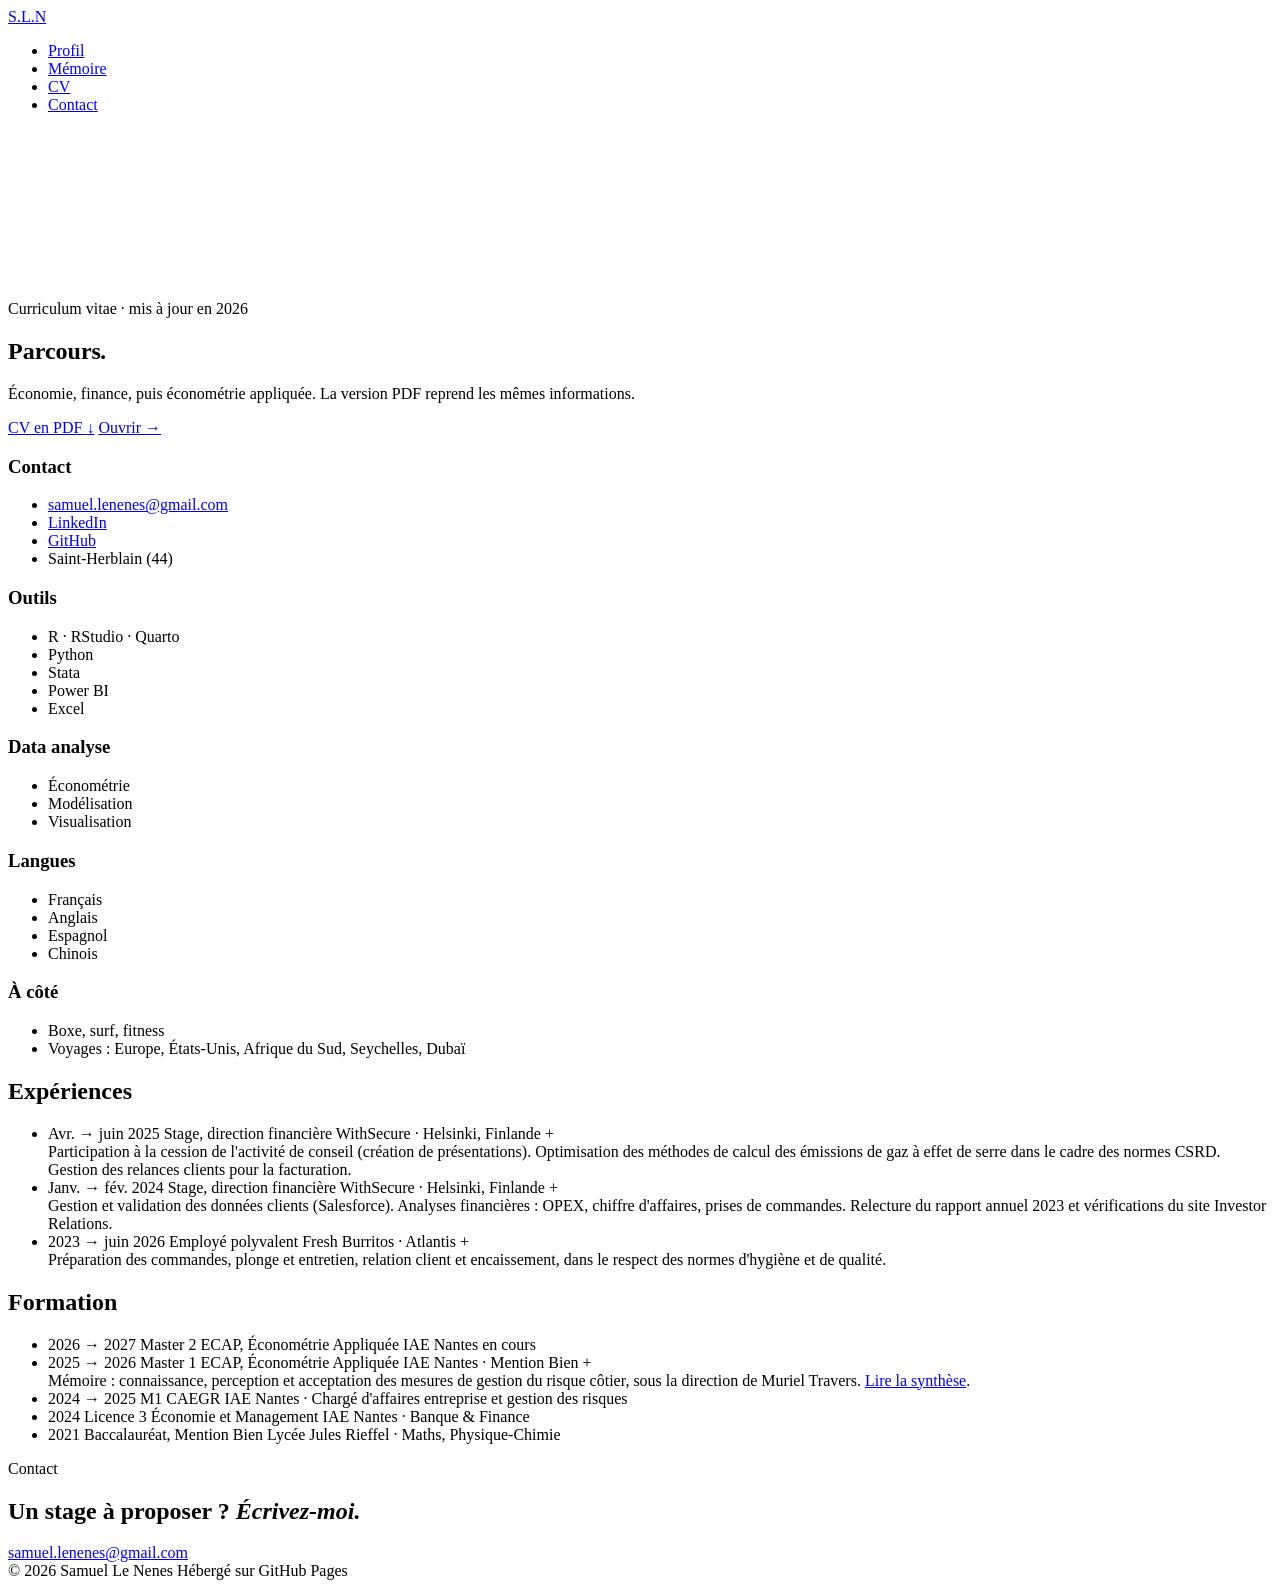
==== cv.html @ 7b5841d1 "Add files via upload" ====
<!doctype html>
<html lang="fr">
<head>
  <meta charset="utf-8">
  <meta name="viewport" content="width=device-width, initial-scale=1, viewport-fit=cover">
  <title>CV · Samuel Le Nenes</title>
  <meta name="description" content="CV de Samuel Le Nenes, étudiant en M2 Économétrie Appliquée à l'IAE Nantes.">
  <meta property="og:title" content="Samuel Le Nenes · Économétrie appliquée">
  <meta property="og:description" content="M2 ECAP à l'IAE Nantes. Recherche un stage de fin d'études en data / économétrie.">
  <meta property="og:type" content="website">
  <meta property="og:image" content="https://samuellenenes-lab.github.io/assets/img/og-card.png">
  <meta name="theme-color" content="#0e0f12">
  <link rel="icon" href="assets/img/favicon.svg" type="image/svg+xml">
  <link rel="preload" href="assets/fonts/instrument-serif-latin-400-normal.woff2" as="font" type="font/woff2" crossorigin>
  <link rel="stylesheet" href="assets/css/style.css">
</head>
<body>

<header class="top">
  <div class="wrap">
    <a class="logo" href="index.html" aria-label="Accueil">S.L.N</a>
    <ul class="menu">
      <li><a href="index.html#profil">Profil</a></li>
      <li><a href="memoire.html">Mémoire</a></li>
      <li><a href="cv.html" aria-current="page">CV</a></li>
      <li><a href="index.html#contact">Contact</a></li>
    </ul>
  </div>
</header>

<main>
  <section class="page-head">
    <canvas class="waves" data-dense="1" aria-hidden="true"></canvas>
    <div class="wrap">
      <p class="kick">Curriculum vitae · mis à jour en 2026</p>
      <h1><span class="split-line"><span>Parcours<em>.</em></span></span></h1>
      <p class="sub">Économie, finance, puis économétrie appliquée. La version PDF reprend les mêmes informations.</p>
      <div class="ctas">
        <a class="cta" href="assets/docs/CV_Samuel_Le_Nenes.pdf" download>CV en PDF <span class="ar">↓</span></a>
        <a class="cta" href="assets/docs/CV_Samuel_Le_Nenes.pdf" target="_blank" rel="noopener">Ouvrir <span class="ar">→</span></a>
      </div>
    </div>
  </section>

  <section class="sec">
    <div class="wrap cv">
      <aside class="rv">
        <h3>Contact</h3>
        <ul>
          <li><a href="mailto:samuel.lenenes@gmail.com">samuel.lenenes@gmail.com</a></li>
          <li><a href="https://www.linkedin.com/in/samuel-le-nenes-3884a3337" target="_blank" rel="noopener">LinkedIn</a></li>
          <li><a href="https://github.com/samuellenenes-lab" target="_blank" rel="noopener">GitHub</a></li>
          <li>Saint-Herblain (44)</li>
        </ul>
        <h3>Outils</h3>
        <ul>
          <li>R · RStudio · Quarto</li>
          <li>Python</li>
          <li>Stata</li>
          <li>Power BI</li>
          <li>Excel</li>
        </ul>
        <h3>Data analyse</h3>
        <ul>
          <li>Économétrie</li>
          <li>Modélisation</li>
          <li>Visualisation</li>
        </ul>
        <h3>Langues</h3>
        <ul>
          <li>Français</li>
          <li>Anglais</li>
          <li>Espagnol</li>
          <li>Chinois</li>
        </ul>
        <h3>À côté</h3>
        <ul>
          <li>Boxe, surf, fitness</li>
          <li>Voyages : Europe, États-Unis, Afrique du Sud, Seychelles, Dubaï</li>
        </ul>
      </aside>

      <div>
        <h2 class="rv">Expériences</h2>
        <ul class="rows rv" style="isolation:isolate">
          <li class="row expand">
            <span class="yr">Avr. → juin 2025</span>
            <span class="ttl">Stage, direction financière</span>
            <span class="org">WithSecure · Helsinki, Finlande</span>
            <span class="plus">+</span>
            <div class="detail">Participation à la cession de l'activité de conseil (création de présentations). Optimisation des méthodes de calcul des émissions de gaz à effet de serre dans le cadre des normes CSRD. Gestion des relances clients pour la facturation.</div>
          </li>
          <li class="row expand">
            <span class="yr">Janv. → fév. 2024</span>
            <span class="ttl">Stage, direction financière</span>
            <span class="org">WithSecure · Helsinki, Finlande</span>
            <span class="plus">+</span>
            <div class="detail">Gestion et validation des données clients (Salesforce). Analyses financières : OPEX, chiffre d'affaires, prises de commandes. Relecture du rapport annuel 2023 et vérifications du site Investor Relations.</div>
          </li>
          <li class="row expand">
            <span class="yr">2023 → juin 2026</span>
            <span class="ttl">Employé polyvalent</span>
            <span class="org">Fresh Burritos · Atlantis</span>
            <span class="plus">+</span>
            <div class="detail">Préparation des commandes, plonge et entretien, relation client et encaissement, dans le respect des normes d'hygiène et de qualité.</div>
          </li>
        </ul>

        <h2 class="rv">Formation</h2>
        <ul class="rows rv" style="isolation:isolate">
          <li class="row">
            <span class="yr">2026 → 2027</span>
            <span class="ttl">Master 2 ECAP, Économétrie Appliquée</span>
            <span class="org">IAE Nantes <span class="tag-note">en cours</span></span>
            <span class="plus"></span>
          </li>
          <li class="row expand">
            <span class="yr">2025 → 2026</span>
            <span class="ttl">Master 1 ECAP, Économétrie Appliquée</span>
            <span class="org">IAE Nantes · Mention Bien</span>
            <span class="plus">+</span>
            <div class="detail">Mémoire : connaissance, perception et acceptation des mesures de gestion du risque côtier, sous la direction de Muriel Travers. <a href="memoire.html">Lire la synthèse</a>.</div>
          </li>
          <li class="row">
            <span class="yr">2024 → 2025</span>
            <span class="ttl">M1 CAEGR</span>
            <span class="org">IAE Nantes · Chargé d'affaires entreprise et gestion des risques</span>
            <span class="plus"></span>
          </li>
          <li class="row">
            <span class="yr">2024</span>
            <span class="ttl">Licence 3 Économie et Management</span>
            <span class="org">IAE Nantes · Banque &amp; Finance</span>
            <span class="plus"></span>
          </li>
          <li class="row">
            <span class="yr">2021</span>
            <span class="ttl">Baccalauréat, Mention Bien</span>
            <span class="org">Lycée Jules Rieffel · Maths, Physique-Chimie</span>
            <span class="plus"></span>
          </li>
        </ul>
      </div>
    </div>
  </section>

  <section class="sec contact" id="contact">
    <div class="wrap">
      <div class="sec-head rv"><span class="no">Contact</span><h2>Un stage à proposer ? <em>Écrivez-moi.</em></h2></div>
      <a class="mail rv" href="mailto:samuel.lenenes@gmail.com">samuel.lenenes<wbr>@gmail.com</a>
    </div>
  </section>

</main>

<footer>
  <div class="wrap">
    <span>© <span class="year">2026</span> Samuel Le Nenes</span>
    <span>Hébergé sur GitHub Pages</span>
  </div>
</footer>

<script src="assets/js/main.js"></script>
</body>
</html>
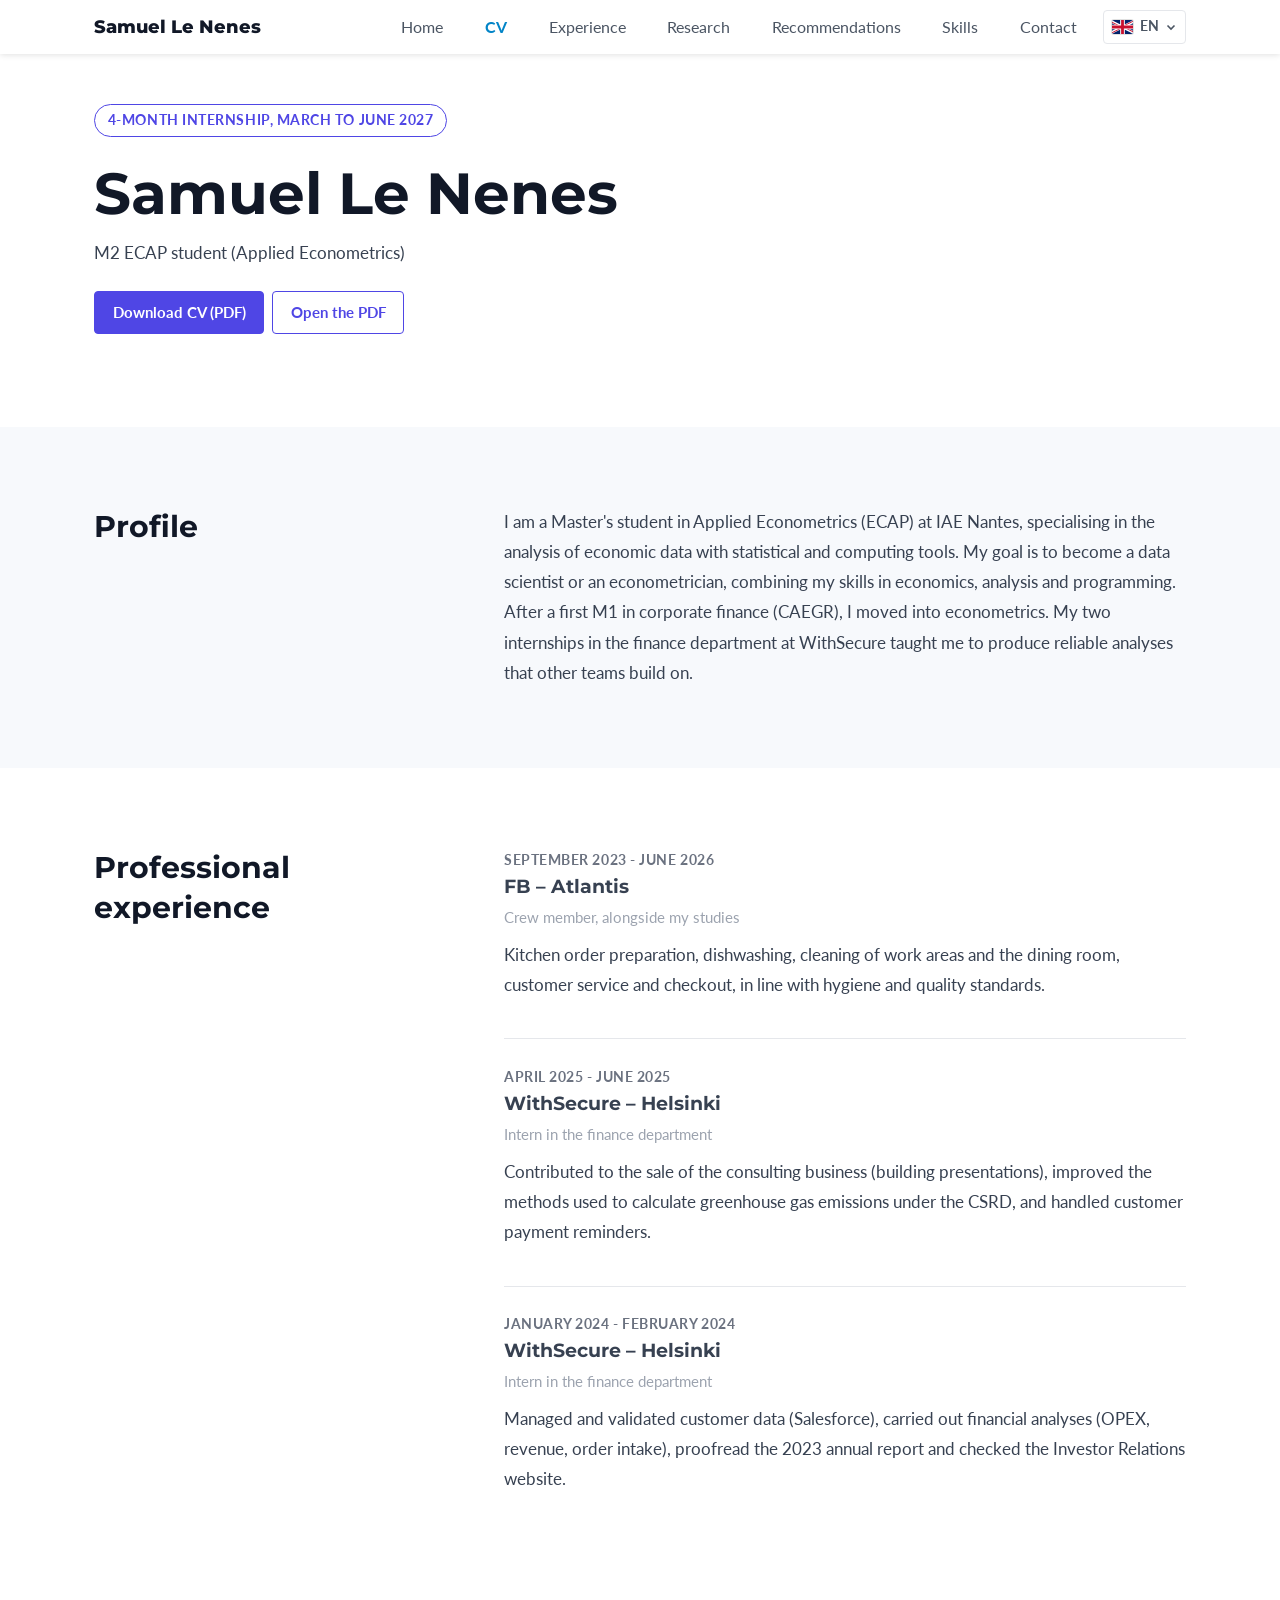
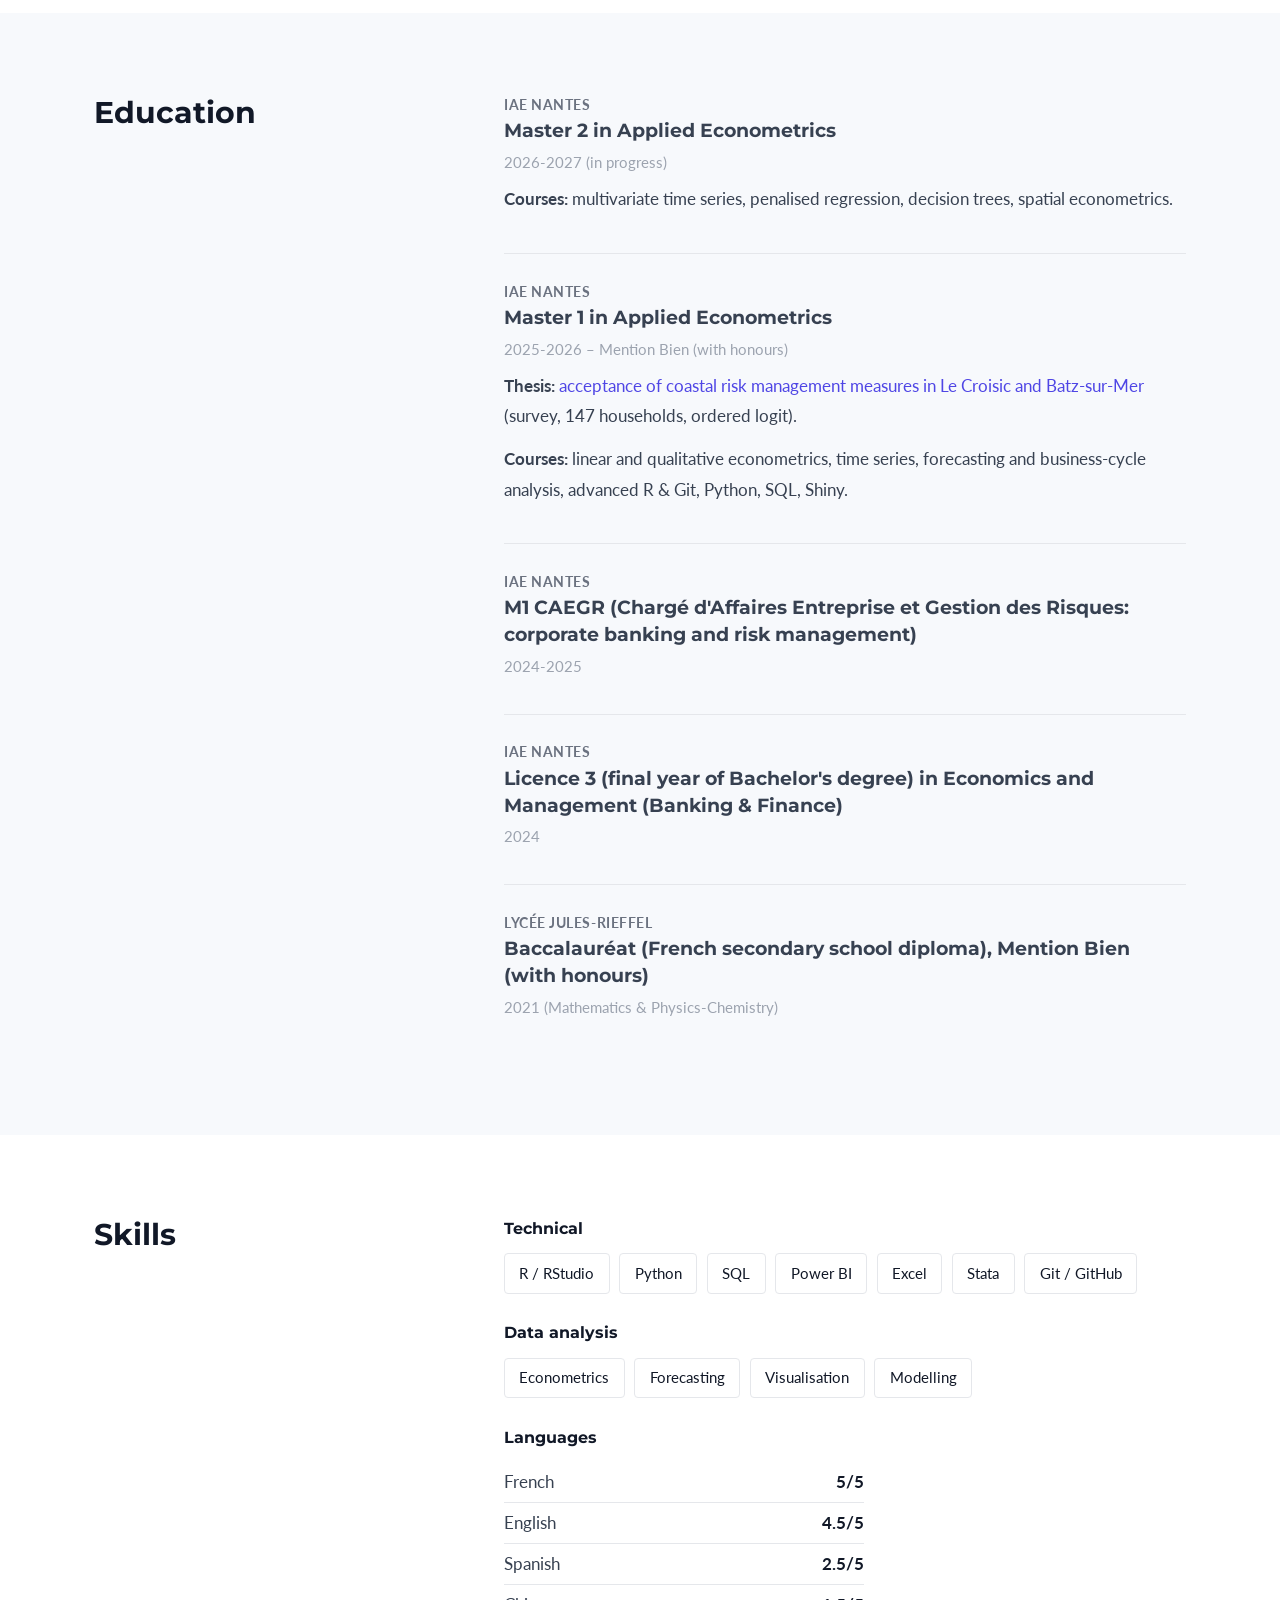
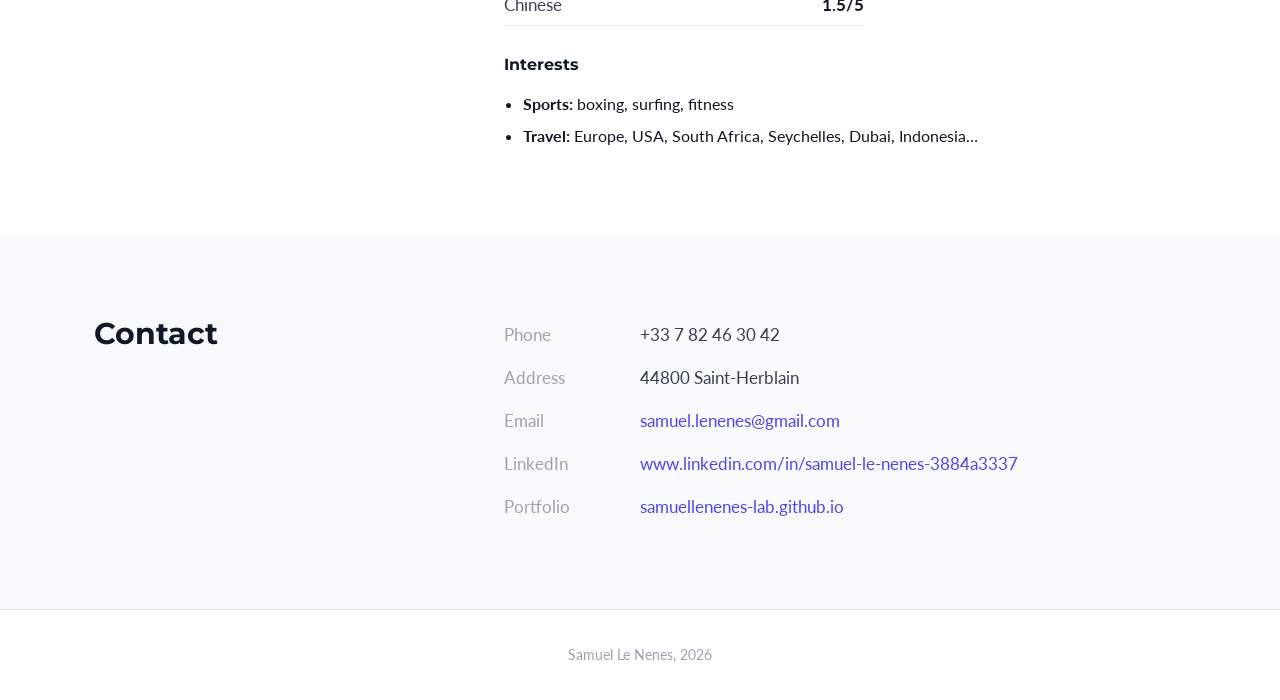
==== commit a52846c6: "Site bilingue FR/EN, mémoire, résultats interactifs, recommandations - Feuille de style commune (ass" ====
--- a/cv.html
+++ b/cv.html
@@ -1,165 +1,183 @@
-<!doctype html>
+<!DOCTYPE html>
 <html lang="fr">
 <head>
-  <meta charset="utf-8">
-  <meta name="viewport" content="width=device-width, initial-scale=1, viewport-fit=cover">
-  <title>CV · Samuel Le Nenes</title>
-  <meta name="description" content="CV de Samuel Le Nenes, étudiant en M2 Économétrie Appliquée à l'IAE Nantes.">
-  <meta property="og:title" content="Samuel Le Nenes · Économétrie appliquée">
-  <meta property="og:description" content="M2 ECAP à l'IAE Nantes. Recherche un stage de fin d'études en data / économétrie.">
-  <meta property="og:type" content="website">
-  <meta property="og:image" content="https://samuellenenes-lab.github.io/assets/img/og-card.png">
-  <meta name="theme-color" content="#0e0f12">
-  <link rel="icon" href="assets/img/favicon.svg" type="image/svg+xml">
-  <link rel="preload" href="assets/fonts/instrument-serif-latin-400-normal.woff2" as="font" type="font/woff2" crossorigin>
-  <link rel="stylesheet" href="assets/css/style.css">
+    <meta charset="UTF-8">
+    <meta name="viewport" content="width=device-width, initial-scale=1.0">
+    <title data-i18n="cv.title">CV | Samuel Le Nenes</title>
+    <meta name="description" content="CV de Samuel Le Nenes, étudiant en M2 Économétrie Appliquée (ECAP) à l'IAE Nantes, à la recherche d'un stage de 4 mois de mars à juin 2027." data-i18n-attr="content:cv.desc">
+    <link rel="preconnect" href="https://fonts.googleapis.com">
+    <link rel="preconnect" href="https://fonts.gstatic.com" crossorigin>
+    <link href="https://fonts.googleapis.com/css2?family=Lato:wght@400;700&family=Montserrat:wght@500;700;800&display=swap" rel="stylesheet">
+    <link rel="stylesheet" href="assets/css/style.css">
+    <script src="assets/js/i18n.js"></script>
+    <script src="assets/js/main.js" defer></script>
 </head>
 <body>
 
-<header class="top">
-  <div class="wrap">
-    <a class="logo" href="index.html" aria-label="Accueil">S.L.N</a>
-    <ul class="menu">
-      <li><a href="index.html#profil">Profil</a></li>
-      <li><a href="memoire.html">Mémoire</a></li>
-      <li><a href="cv.html" aria-current="page">CV</a></li>
-      <li><a href="index.html#contact">Contact</a></li>
-    </ul>
-  </div>
-</header>
+    <a class="skip" href="#contenu" data-i18n="a11y.skip">Aller au contenu</a>
+    <nav class="navbar" aria-label="Navigation principale" data-i18n-attr="aria-label:a11y.nav">
+        <div class="wrap">
+            <a href="index.html" class="brand">Samuel Le Nenes</a>
+            <ul class="nav-links">
+                <li class="nav-home"><a href="index.html" data-i18n="nav.home">Accueil</a></li>
+                <li><a href="cv.html" class="active" aria-current="page" data-i18n="nav.cv">CV</a></li>
+                <li><a href="index.html#experiences" data-i18n="nav.exp">Expériences</a></li>
+                <li><a href="index.html#travaux" data-i18n="nav.work">Travaux</a></li>
+                <li><a href="index.html#recommandations" data-i18n="nav.reco">Recommandations</a></li>
+                <li><a href="index.html#competences" data-i18n="nav.skills">Compétences</a></li>
+                <li><a href="index.html#contact" data-i18n="nav.contact">Contact</a></li>
+            </ul>
+            <div class="lang">
+                <button type="button" class="lang-btn" id="lang-btn" aria-haspopup="true" aria-expanded="false" aria-controls="lang-menu" aria-label="Langue : français. Changer de langue" data-i18n-attr="aria-label:lang.button">
+                    <svg class="flag" data-flag="fr" viewBox="0 0 3 2" aria-hidden="true" focusable="false"><rect width="1" height="2" fill="#002654"/><rect x="1" width="1" height="2" fill="#ffffff"/><rect x="2" width="1" height="2" fill="#ce1126"/></svg>
+                    <svg class="flag" data-flag="en" hidden viewBox="0 0 60 30" preserveAspectRatio="xMidYMid slice" aria-hidden="true" focusable="false"><clipPath id="uk-a"><path d="M30,15 h30 v15 z v15 h-30 z h-30 v-15 z v-15 h30 z"/></clipPath><rect width="60" height="30" fill="#012169"/><path d="M0,0 L60,30 M60,0 L0,30" stroke="#ffffff" stroke-width="6"/><path d="M0,0 L60,30 M60,0 L0,30" clip-path="url(#uk-a)" stroke="#C8102E" stroke-width="4"/><path d="M30,0 v30 M0,15 h60" stroke="#ffffff" stroke-width="10"/><path d="M30,0 v30 M0,15 h60" stroke="#C8102E" stroke-width="6"/></svg>
+                    <span class="code" data-lang-code>FR</span>
+                    <svg class="caret" viewBox="0 0 10 10" aria-hidden="true" focusable="false"><path d="M1.5 3.5 5 7l3.5-3.5" fill="none" stroke="currentColor" stroke-width="1.6"/></svg>
+                </button>
+                <ul class="lang-menu" id="lang-menu" role="menu" aria-labelledby="lang-btn" hidden>
+                    <li role="none"><button type="button" role="menuitemradio" aria-checked="true" data-set-lang="fr" lang="fr"><svg class="flag" viewBox="0 0 3 2" aria-hidden="true" focusable="false"><rect width="1" height="2" fill="#002654"/><rect x="1" width="1" height="2" fill="#ffffff"/><rect x="2" width="1" height="2" fill="#ce1126"/></svg><span class="code">FR</span>Français</button></li>
+                    <li role="none"><button type="button" role="menuitemradio" aria-checked="false" data-set-lang="en" lang="en"><svg class="flag" viewBox="0 0 60 30" preserveAspectRatio="xMidYMid slice" aria-hidden="true" focusable="false"><clipPath id="uk-b"><path d="M30,15 h30 v15 z v15 h-30 z h-30 v-15 z v-15 h30 z"/></clipPath><rect width="60" height="30" fill="#012169"/><path d="M0,0 L60,30 M60,0 L0,30" stroke="#ffffff" stroke-width="6"/><path d="M0,0 L60,30 M60,0 L0,30" clip-path="url(#uk-b)" stroke="#C8102E" stroke-width="4"/><path d="M30,0 v30 M0,15 h60" stroke="#ffffff" stroke-width="10"/><path d="M30,0 v30 M0,15 h60" stroke="#C8102E" stroke-width="6"/></svg><span class="code">EN</span>English</button></li>
+                </ul>
+            </div>
+        </div>
+    </nav>
 
-<main>
-  <section class="page-head">
-    <canvas class="waves" data-dense="1" aria-hidden="true"></canvas>
-    <div class="wrap">
-      <p class="kick">Curriculum vitae · mis à jour en 2026</p>
-      <h1><span class="split-line"><span>Parcours<em>.</em></span></span></h1>
-      <p class="sub">Économie, finance, puis économétrie appliquée. La version PDF reprend les mêmes informations.</p>
-      <div class="ctas">
-        <a class="cta" href="assets/docs/CV_Samuel_Le_Nenes.pdf" download>CV en PDF <span class="ar">↓</span></a>
-        <a class="cta" href="assets/docs/CV_Samuel_Le_Nenes.pdf" target="_blank" rel="noopener">Ouvrir <span class="ar">→</span></a>
-      </div>
-    </div>
-  </section>
+    <main id="contenu">
+        <section class="wrap page-head">
+            <p><span class="badge" data-i18n="cv.badge">Stage de 4 mois, mars à juin 2027</span></p>
+            <h1>Samuel Le Nenes</h1>
+            <p data-i18n="cv.role">Étudiant en M2 ECAP (Économétrie Appliquée)</p>
+            <p class="links">
+                <a class="cta solid" href="assets/docs/CV_Samuel_Le_Nenes.pdf" data-href-en="assets/docs/CV_Samuel_Le_Nenes_EN.pdf" download data-i18n="cv.dl">CV en PDF</a>
+                <a class="cta" href="assets/docs/CV_Samuel_Le_Nenes.pdf" data-href-en="assets/docs/CV_Samuel_Le_Nenes_EN.pdf" target="_blank" rel="noopener" data-i18n="cv.open">Ouvrir le PDF</a>
+            </p>
+        </section>
 
-  <section class="sec">
-    <div class="wrap cv">
-      <aside class="rv">
-        <h3>Contact</h3>
-        <ul>
-          <li><a href="mailto:samuel.lenenes@gmail.com">samuel.lenenes@gmail.com</a></li>
-          <li><a href="https://www.linkedin.com/in/samuel-le-nenes-3884a3337" target="_blank" rel="noopener">LinkedIn</a></li>
-          <li><a href="https://github.com/samuellenenes-lab" target="_blank" rel="noopener">GitHub</a></li>
-          <li>Saint-Herblain (44)</li>
-        </ul>
-        <h3>Outils</h3>
-        <ul>
-          <li>R · RStudio · Quarto</li>
-          <li>Python</li>
-          <li>Stata</li>
-          <li>Power BI</li>
-          <li>Excel</li>
-        </ul>
-        <h3>Data analyse</h3>
-        <ul>
-          <li>Économétrie</li>
-          <li>Modélisation</li>
-          <li>Visualisation</li>
-        </ul>
-        <h3>Langues</h3>
-        <ul>
-          <li>Français</li>
-          <li>Anglais</li>
-          <li>Espagnol</li>
-          <li>Chinois</li>
-        </ul>
-        <h3>À côté</h3>
-        <ul>
-          <li>Boxe, surf, fitness</li>
-          <li>Voyages : Europe, États-Unis, Afrique du Sud, Seychelles, Dubaï</li>
-        </ul>
-      </aside>
+        <section class="band alt">
+            <div class="wrap">
+                <div><h2 data-i18n="cv.h.profile">Profil</h2></div>
+                <div class="body">
+                    <p data-i18n="cv.profile">Étudiant en Master d'Économétrie Appliquée (ECAP) à l'IAE Nantes, je me spécialise dans l'analyse de données économiques à l'aide d'outils statistiques et informatiques. Mon objectif est de devenir data scientist ou économètre, en combinant mes compétences en économie, analyse et programmation. Après un premier M1 en finance d'entreprise (CAEGR), je me suis réorienté vers l'économétrie. Mes deux stages en direction financière chez WithSecure m'ont appris à produire des analyses fiables sur lesquelles d'autres équipes s'appuient.</p>
+                </div>
+            </div>
+        </section>
 
-      <div>
-        <h2 class="rv">Expériences</h2>
-        <ul class="rows rv" style="isolation:isolate">
-          <li class="row expand">
-            <span class="yr">Avr. → juin 2025</span>
-            <span class="ttl">Stage, direction financière</span>
-            <span class="org">WithSecure · Helsinki, Finlande</span>
-            <span class="plus">+</span>
-            <div class="detail">Participation à la cession de l'activité de conseil (création de présentations). Optimisation des méthodes de calcul des émissions de gaz à effet de serre dans le cadre des normes CSRD. Gestion des relances clients pour la facturation.</div>
-          </li>
-          <li class="row expand">
-            <span class="yr">Janv. → fév. 2024</span>
-            <span class="ttl">Stage, direction financière</span>
-            <span class="org">WithSecure · Helsinki, Finlande</span>
-            <span class="plus">+</span>
-            <div class="detail">Gestion et validation des données clients (Salesforce). Analyses financières : OPEX, chiffre d'affaires, prises de commandes. Relecture du rapport annuel 2023 et vérifications du site Investor Relations.</div>
-          </li>
-          <li class="row expand">
-            <span class="yr">2023 → juin 2026</span>
-            <span class="ttl">Employé polyvalent</span>
-            <span class="org">Fresh Burritos · Atlantis</span>
-            <span class="plus">+</span>
-            <div class="detail">Préparation des commandes, plonge et entretien, relation client et encaissement, dans le respect des normes d'hygiène et de qualité.</div>
-          </li>
-        </ul>
+        <section class="band">
+            <div class="wrap">
+                <div><h2 data-i18n="cv.h.exp">Expériences professionnelles</h2></div>
+                <div>
+                    <article class="work cv-entry">
+                        <span class="when" data-i18n="cv.e1.when">Septembre 2023 - juin 2026</span>
+                        <h3>FB – Atlantis</h3>
+                        <p class="meta" data-i18n="cv.e1.role">Employé polyvalent, en parallèle des études</p>
+                        <p data-i18n="cv.e1.p">Préparation des commandes en cuisine, plonge, nettoyage des espaces de travail et de la salle, gestion de la relation client et encaissement, dans le respect des normes d'hygiène et de qualité.</p>
+                    </article>
+                    <article class="work cv-entry">
+                        <span class="when" data-i18n="cv.e2.when">Avril 2025 - juin 2025</span>
+                        <h3>WithSecure – Helsinki</h3>
+                        <p class="meta" data-i18n="cv.e2.role">Stage au sein de la direction financière</p>
+                        <p data-i18n="cv.e2.p">Participation à la cession de l'activité de conseil (création de présentations), optimisation des méthodes de calcul des émissions de gaz à effet de serre dans le cadre de la CSRD et gestion des relances clients pour facturation.</p>
+                    </article>
+                    <article class="work cv-entry">
+                        <span class="when" data-i18n="cv.e3.when">Janvier 2024 - février 2024</span>
+                        <h3>WithSecure – Helsinki</h3>
+                        <p class="meta" data-i18n="cv.e3.role">Stage au sein de la direction financière</p>
+                        <p data-i18n="cv.e3.p">Gestion et validation des données clients (Salesforce), analyses financières (OPEX, chiffre d'affaires, prises de commandes), relecture du rapport annuel 2023 et vérifications du site Investor Relations.</p>
+                    </article>
+                </div>
+            </div>
+        </section>
 
-        <h2 class="rv">Formation</h2>
-        <ul class="rows rv" style="isolation:isolate">
-          <li class="row">
-            <span class="yr">2026 → 2027</span>
-            <span class="ttl">Master 2 ECAP, Économétrie Appliquée</span>
-            <span class="org">IAE Nantes <span class="tag-note">en cours</span></span>
-            <span class="plus"></span>
-          </li>
-          <li class="row expand">
-            <span class="yr">2025 → 2026</span>
-            <span class="ttl">Master 1 ECAP, Économétrie Appliquée</span>
-            <span class="org">IAE Nantes · Mention Bien</span>
-            <span class="plus">+</span>
-            <div class="detail">Mémoire : connaissance, perception et acceptation des mesures de gestion du risque côtier, sous la direction de Muriel Travers. <a href="memoire.html">Lire la synthèse</a>.</div>
-          </li>
-          <li class="row">
-            <span class="yr">2024 → 2025</span>
-            <span class="ttl">M1 CAEGR</span>
-            <span class="org">IAE Nantes · Chargé d'affaires entreprise et gestion des risques</span>
-            <span class="plus"></span>
-          </li>
-          <li class="row">
-            <span class="yr">2024</span>
-            <span class="ttl">Licence 3 Économie et Management</span>
-            <span class="org">IAE Nantes · Banque &amp; Finance</span>
-            <span class="plus"></span>
-          </li>
-          <li class="row">
-            <span class="yr">2021</span>
-            <span class="ttl">Baccalauréat, Mention Bien</span>
-            <span class="org">Lycée Jules Rieffel · Maths, Physique-Chimie</span>
-            <span class="plus"></span>
-          </li>
-        </ul>
-      </div>
-    </div>
-  </section>
+        <section class="band alt">
+            <div class="wrap">
+                <div><h2 data-i18n="cv.h.edu">Diplômes</h2></div>
+                <div>
+                    <article class="work cv-entry">
+                        <span class="when">IAE Nantes</span>
+                        <h3 data-i18n="cv.d1.h">Master 2 Économétrie Appliquée</h3>
+                        <p class="meta" data-i18n="cv.d1.meta">2026-2027 (en cours)</p>
+                        <p data-i18n="cv.d1.p"><strong>Cours :</strong> séries temporelles multivariées, régressions pénalisées, arbres de décision, économétrie spatiale.</p>
+                    </article>
+                    <article class="work cv-entry">
+                        <span class="when">IAE Nantes</span>
+                        <h3 data-i18n="cv.d2.h">Master 1 Économétrie Appliquée</h3>
+                        <p class="meta" data-i18n="cv.d2.meta">2025-2026 – Mention Bien</p>
+                        <p data-i18n="cv.d2.p1"><strong>Mémoire :</strong> <a href="memoire.html">acceptation des mesures de gestion du risque côtier au Croisic et à Batz-sur-Mer</a> (enquête, 147 ménages, logit ordonné).</p>
+                        <p data-i18n="cv.d2.p2"><strong>Cours :</strong> économétrie linéaire et qualitative, séries temporelles, prévision et conjoncture, R avancé &amp; Git, Python, SQL, Shiny.</p>
+                    </article>
+                    <article class="work cv-entry">
+                        <span class="when">IAE Nantes</span>
+                        <h3 data-i18n="cv.d3.h">M1 CAEGR (Chargé d'Affaires Entreprise et Gestion des Risques)</h3>
+                        <p class="meta">2024-2025</p>
+                    </article>
+                    <article class="work cv-entry">
+                        <span class="when">IAE Nantes</span>
+                        <h3 data-i18n="cv.d4.h">Licence 3 Économie et Management (Banque &amp; Finance)</h3>
+                        <p class="meta">2024</p>
+                    </article>
+                    <article class="work cv-entry">
+                        <span class="when">Lycée Jules-Rieffel</span>
+                        <h3 data-i18n="cv.d5.h">Baccalauréat, mention Bien</h3>
+                        <p class="meta" data-i18n="cv.d5.meta">2021 (Mathématiques &amp; Physique-Chimie)</p>
+                    </article>
+                </div>
+            </div>
+        </section>
 
-  <section class="sec contact" id="contact">
-    <div class="wrap">
-      <div class="sec-head rv"><span class="no">Contact</span><h2>Un stage à proposer ? <em>Écrivez-moi.</em></h2></div>
-      <a class="mail rv" href="mailto:samuel.lenenes@gmail.com">samuel.lenenes<wbr>@gmail.com</a>
-    </div>
-  </section>
+        <section class="band">
+            <div class="wrap">
+                <div><h2 data-i18n="cv.h.skills">Compétences</h2></div>
+                <div>
+                    <p class="sub" data-i18n="cv.s.tech">Techniques</p>
+                    <ul class="tags">
+                        <li>R / RStudio</li>
+                        <li>Python</li>
+                        <li>SQL</li>
+                        <li>Power BI</li>
+                        <li>Excel</li>
+                        <li>Stata</li>
+                        <li>Git / GitHub</li>
+                    </ul>
+                    <p class="sub" data-i18n="cv.s.data">Data analyse</p>
+                    <ul class="tags">
+                        <li data-i18n="cv.s.d1">Économétrie</li>
+                        <li data-i18n="cv.s.d2">Prévision</li>
+                        <li data-i18n="cv.s.d3">Visualisation</li>
+                        <li data-i18n="cv.s.d4">Modélisation</li>
+                    </ul>
+                    <p class="sub" data-i18n="cv.h.lang">Langues</p>
+                    <ul class="level-list" data-i18n-num>
+                        <li><span data-i18n="cv.l1">Français</span><span class="lvl">5/5</span></li>
+                        <li><span data-i18n="cv.l2">Anglais</span><span class="lvl">4,5/5</span></li>
+                        <li><span data-i18n="cv.l3">Espagnol</span><span class="lvl">2,5/5</span></li>
+                        <li><span data-i18n="cv.l4">Chinois</span><span class="lvl">1,5/5</span></li>
+                    </ul>
+                    <p class="sub" style="margin-top:1.6rem" data-i18n="cv.h.int">Centres d'intérêt</p>
+                    <ul class="interests" style="font-size:1rem">
+                        <li data-i18n="cv.i1"><strong>Sports :</strong> boxe, surf, fitness</li>
+                        <li data-i18n="cv.i2"><strong>Voyages :</strong> Europe, USA, Afrique du Sud, Seychelles, Dubaï, Indonésie…</li>
+                    </ul>
+                </div>
+            </div>
+        </section>
 
-</main>
+        <section class="band alt" id="contact">
+            <div class="wrap">
+                <div><h2>Contact</h2></div>
+                <ul class="contact-list">
+                    <li><span class="label" data-i18n="index.c.phone">Téléphone</span><span>+33 7 82 46 30 42</span></li>
+                    <li><span class="label" data-i18n="cv.c.address">Adresse</span><span>44800 Saint-Herblain</span></li>
+                    <li><span class="label">Email</span><a href="mailto:samuel.lenenes@gmail.com">samuel.lenenes@gmail.com</a></li>
+                    <li><span class="label">LinkedIn</span><a href="https://www.linkedin.com/in/samuel-le-nenes-3884a3337" target="_blank" rel="noopener">www.linkedin.com/in/samuel-le-nenes-3884a3337</a></li>
+                    <li><span class="label">Portfolio</span><a href="https://samuellenenes-lab.github.io/">samuellenenes-lab.github.io</a></li>
+                </ul>
+            </div>
+        </section>
+    </main>
 
-<footer>
-  <div class="wrap">
-    <span>© <span class="year">2026</span> Samuel Le Nenes</span>
-    <span>Hébergé sur GitHub Pages</span>
-  </div>
-</footer>
+    <footer>
+        <div class="wrap">Samuel Le Nenes, 2026</div>
+    </footer>
 
-<script src="assets/js/main.js"></script>
 </body>
 </html>
--- a/assets/css/style.css
+++ b/assets/css/style.css
@@ -0,0 +1,844 @@
+/* Feuille de style commune. Les règles jusqu'à « Adaptation mobile » reprennent
+   à l'identique le CSS qui était intégré à index.html. */
+
+:root {
+    --bg-page: #ffffff;
+    --bg-alt: #f7f9fc;
+    --text-primary: #111827;
+    --text-body: #374151;
+    --text-muted: #9ca3af;
+    --accent: #4f46e5;
+    --accent-nav: #0284c7;
+    --icon: #1d4ed8;
+    --border: #e5e7eb;
+    --font-body: "Lato", -apple-system, BlinkMacSystemFont, "Segoe UI", Roboto, sans-serif;
+    --font-head: "Montserrat", -apple-system, BlinkMacSystemFont, "Segoe UI", Roboto, sans-serif;
+}
+
+* { box-sizing: border-box; }
+
+html { scroll-behavior: smooth; }
+
+body {
+    margin: 0;
+    font-family: var(--font-body);
+    font-size: 1.05rem;
+    line-height: 1.8;
+    color: var(--text-body);
+    background: var(--bg-page);
+    -webkit-font-smoothing: antialiased;
+}
+
+a { color: var(--accent); text-decoration: none; }
+a:hover { text-decoration: underline; }
+
+.wrap {
+    max-width: 1140px;
+    margin: 0 auto;
+    padding: 0 24px;
+}
+
+/* Barre de navigation */
+.navbar {
+    position: sticky;
+    top: 0;
+    z-index: 10;
+    background: #ffffff;
+    box-shadow: 0 1px 6px rgba(0, 0, 0, 0.12);
+}
+
+.navbar .wrap {
+    display: flex;
+    align-items: center;
+    justify-content: space-between;
+    height: 54px;
+}
+
+.brand {
+    font-family: var(--font-head);
+    font-weight: 800;
+    font-size: 1.1rem;
+    color: var(--text-primary);
+}
+
+.brand:hover { text-decoration: none; }
+
+.nav-links {
+    display: flex;
+    gap: 2.6rem;
+    margin: 0 4rem 0 0;
+    padding: 0;
+    list-style: none;
+}
+
+.nav-links a {
+    color: #4b5563;
+    font-size: 1rem;
+}
+
+.nav-links a:hover,
+.nav-links a.active {
+    color: var(--accent-nav);
+    text-decoration: none;
+}
+
+.nav-links a.active { font-weight: 700; }
+
+/* Bloc principal : profil + biographie */
+.about {
+    display: grid;
+    grid-template-columns: 330px 1fr;
+    gap: 5rem;
+    padding: 50px 0 90px;
+}
+
+.profile {
+    text-align: center;
+}
+
+.avatar {
+    width: 260px;
+    height: 260px;
+    margin: 0 auto 0.6rem;
+    border-radius: 50%;
+    overflow: hidden;
+    background: #cbd5e1;
+    display: flex;
+    align-items: center;
+    justify-content: center;
+    font-family: var(--font-head);
+    font-size: 4rem;
+    font-weight: 700;
+    color: #ffffff;
+}
+
+.avatar img {
+    width: 100%;
+    height: 100%;
+    object-fit: cover;
+}
+
+.profile h2 {
+    font-family: var(--font-head);
+    font-size: 2.2rem;
+    font-weight: 700;
+    color: var(--text-primary);
+    margin: 0;
+    line-height: 1.3;
+}
+
+.profile .role {
+    font-family: var(--font-head);
+    font-size: 1.2rem;
+    font-weight: 500;
+    color: var(--text-muted);
+    margin: 0.4rem 0 1.2rem;
+}
+
+.socials {
+    display: flex;
+    justify-content: center;
+    gap: 1.8rem;
+}
+
+.socials a {
+    display: inline-flex;
+    color: var(--icon);
+}
+
+.socials svg { width: 30px; height: 30px; }
+
+.bio h1 {
+    font-family: var(--font-head);
+    font-size: 3.6rem;
+    font-weight: 700;
+    color: var(--text-primary);
+    margin: 0 0 0.6rem;
+    line-height: 1.2;
+}
+
+.bio p { margin: 0 0 1.4rem; max-width: 720px; }
+
+.bio strong { color: var(--text-primary); }
+
+.badge {
+    display: inline-block;
+    padding: 0.2rem 0.8rem;
+    border: 1px solid var(--accent);
+    border-radius: 999px;
+    color: var(--accent);
+    font-size: 0.85rem;
+    font-weight: 700;
+    letter-spacing: 0.04em;
+    text-transform: uppercase;
+}
+
+.columns {
+    display: grid;
+    grid-template-columns: 1fr 1fr;
+    gap: 2rem;
+    margin-top: 3rem;
+}
+
+.columns h3 {
+    font-family: var(--font-head);
+    font-size: 1.75rem;
+    font-weight: 700;
+    color: var(--text-primary);
+    margin: 0 0 0.3rem;
+}
+
+.interests {
+    margin: 0;
+    padding-left: 1.2rem;
+    color: var(--text-primary);
+    font-size: 1.15rem;
+}
+
+.interests li { margin-bottom: 0.2rem; }
+
+.edu {
+    list-style: none;
+    margin: 0;
+    padding: 0;
+}
+
+.edu li { margin-bottom: 0.9rem; }
+
+.edu .degree {
+    display: flex;
+    align-items: center;
+    gap: 0.5rem;
+    color: var(--text-primary);
+    font-size: 1.15rem;
+    line-height: 1.5;
+}
+
+.edu svg {
+    width: 26px;
+    height: 26px;
+    flex-shrink: 0;
+}
+
+.edu .courses {
+    display: block;
+    color: var(--text-body);
+    font-size: 0.95rem;
+    line-height: 1.55;
+    margin-top: 0.2rem;
+}
+
+.edu .school {
+    display: block;
+    color: var(--text-muted);
+    font-size: 1.1rem;
+    line-height: 1.5;
+}
+
+/* Sections secondaires */
+.band { padding: 80px 0; }
+.band.alt { background: var(--bg-alt); }
+
+.band .wrap {
+    display: grid;
+    grid-template-columns: 330px 1fr;
+    gap: 5rem;
+}
+
+.band h2 {
+    font-family: var(--font-head);
+    font-size: 1.9rem;
+    font-weight: 700;
+    color: var(--text-primary);
+    margin: 0;
+    line-height: 1.3;
+}
+
+.band .lead {
+    color: var(--text-muted);
+    margin: 0.5rem 0 0;
+}
+
+.work {
+    padding-bottom: 1.6rem;
+    margin-bottom: 1.6rem;
+    border-bottom: 1px solid var(--border);
+}
+
+.work:last-child { border-bottom: none; margin-bottom: 0; }
+
+.work h3 {
+    font-family: var(--font-head);
+    font-size: 1.2rem;
+    font-weight: 700;
+    margin: 0 0 0.3rem;
+    line-height: 1.4;
+}
+
+.work .meta {
+    font-size: 0.95rem;
+    color: var(--text-muted);
+    margin: 0 0 0.5rem;
+}
+
+.work p { margin: 0 0 0.8rem; }
+
+.btn {
+    display: inline-block;
+    padding: 0.25rem 0.9rem;
+    border: 1px solid var(--accent);
+    border-radius: 4px;
+    font-size: 0.9rem;
+    margin-right: 0.4rem;
+}
+
+.btn:hover {
+    background: var(--accent);
+    color: #ffffff;
+    text-decoration: none;
+}
+
+.tags {
+    display: flex;
+    flex-wrap: wrap;
+    gap: 0.6rem;
+    margin: 0;
+    padding: 0;
+    list-style: none;
+}
+
+.tags li {
+    padding: 0.35rem 0.9rem;
+    border: 1px solid var(--border);
+    border-radius: 4px;
+    background: #ffffff;
+    color: var(--text-primary);
+    font-size: 0.95rem;
+}
+
+.tags + .sub { margin-top: 1.6rem; }
+
+.sub {
+    font-family: var(--font-head);
+    font-size: 1rem;
+    font-weight: 700;
+    color: var(--text-primary);
+    margin: 0 0 0.6rem;
+}
+
+.contact-list {
+    list-style: none;
+    margin: 0;
+    padding: 0;
+}
+
+.contact-list li {
+    display: flex;
+    gap: 1rem;
+    padding: 0.4rem 0;
+}
+
+.contact-list .label {
+    min-width: 120px;
+    color: var(--text-muted);
+}
+
+footer {
+    padding: 2rem 0;
+    border-top: 1px solid var(--border);
+    text-align: center;
+    font-size: 0.9rem;
+    color: var(--text-muted);
+}
+
+/* Adaptation mobile */
+@media (max-width: 900px) {
+    .nav-links { gap: 1.4rem; margin-right: 0; }
+    .about,
+    .band .wrap {
+        grid-template-columns: 1fr;
+        gap: 2.5rem;
+    }
+    .bio h1 { font-size: 2.6rem; }
+}
+
+@media (max-width: 600px) {
+    .wrap { padding: 0 16px; }
+    .nav-links { display: none; }
+    .avatar { width: 200px; height: 200px; }
+    .columns { grid-template-columns: 1fr; }
+    .contact-list li { flex-direction: column; gap: 0; }
+}
+
+/* ==========================================================================
+   Ajouts : sélecteur de langue et blocs des pages Mémoire, CV, Résultats.
+   Ils réutilisent les variables et le vocabulaire visuel ci-dessus.
+   ========================================================================== */
+
+/* Masque la page le temps d'appliquer l'anglais (évite le flash du français) */
+html.i18n-wait body { opacity: 0; }
+
+/* gris plus foncé que --text-muted pour les petits textes ajoutés (contraste 4,8:1) */
+:root { --text-soft: #6b7280; }
+
+[hidden] { display: none !important; }
+
+:focus-visible { outline: 2px solid var(--accent-nav); outline-offset: 2px; }
+
+.skip {
+    position: absolute;
+    left: -9999px;
+    top: 0;
+    z-index: 20;
+    padding: 0.4rem 0.8rem;
+    background: #ffffff;
+}
+.skip:focus { left: 8px; top: 8px; }
+
+/* Barre de navigation : menu + sélecteur */
+.navbar .nav-links { margin-left: auto; margin-right: 1.6rem; }
+
+.lang { position: relative; flex-shrink: 0; }
+
+.lang-btn {
+    display: inline-flex;
+    align-items: center;
+    gap: 0.4rem;
+    height: 34px;
+    padding: 0 0.55rem;
+    border: 1px solid var(--border);
+    border-radius: 4px;
+    background: #ffffff;
+    color: #4b5563;
+    font: 700 0.85rem/1 var(--font-body);
+    letter-spacing: 0.04em;
+    cursor: pointer;
+}
+.lang-btn:hover,
+.lang-btn[aria-expanded="true"] { border-color: var(--accent-nav); color: var(--accent-nav); }
+.lang-btn .caret { width: 10px; height: 10px; transition: transform 0.15s; }
+.lang-btn[aria-expanded="true"] .caret { transform: rotate(180deg); }
+
+.flag {
+    display: block;
+    width: 21px;
+    height: 14px;
+    border-radius: 2px;
+    box-shadow: 0 0 0 1px rgba(0, 0, 0, 0.12);
+    flex-shrink: 0;
+}
+
+.lang-menu {
+    position: absolute;
+    right: 0;
+    top: calc(100% + 6px);
+    min-width: 150px;
+    margin: 0;
+    padding: 0.3rem;
+    list-style: none;
+    background: #ffffff;
+    border: 1px solid var(--border);
+    border-radius: 4px;
+    box-shadow: 0 4px 14px rgba(0, 0, 0, 0.12);
+}
+.lang-menu button {
+    display: flex;
+    align-items: center;
+    gap: 0.55rem;
+    width: 100%;
+    padding: 0.45rem 0.6rem;
+    border: 0;
+    border-radius: 3px;
+    background: none;
+    color: var(--text-body);
+    font: 400 0.95rem/1.2 var(--font-body);
+    text-align: left;
+    cursor: pointer;
+}
+.lang-menu button:hover,
+.lang-menu button:focus-visible { background: var(--bg-alt); color: var(--accent-nav); outline: none; }
+.lang-menu button[aria-checked="true"] { font-weight: 700; color: var(--text-primary); }
+.lang-menu .code { width: 1.6rem; font-weight: 700; }
+
+/* En-tête des sous-pages (même typographie que la biographie) */
+.page-head { padding-top: 50px; padding-bottom: 70px; }
+.page-head h1 {
+    font-family: var(--font-head);
+    font-size: 3.6rem;
+    font-weight: 700;
+    color: var(--text-primary);
+    margin: 0 0 0.6rem;
+    line-height: 1.2;
+}
+.page-head p { margin: 0 0 1.4rem; max-width: 760px; }
+
+/* Les colonnes de .band ne s'élargissent pas au-delà de l'écran (tableaux défilants) */
+.band .wrap > * { min-width: 0; }
+
+/* Rangées de boutons */
+.links {
+    display: flex;
+    flex-wrap: wrap;
+    align-items: center;
+    gap: 0.5rem;
+    margin: 0;
+}
+.links .btn { margin-right: 0; }
+.btn-sub { font-size: 0.8rem; opacity: 0.85; }
+
+.cta {
+    display: inline-block;
+    padding: 0.45rem 1.1rem;
+    border: 1px solid var(--accent);
+    border-radius: 4px;
+    font-size: 0.95rem;
+    font-weight: 700;
+}
+.cta:hover { background: var(--accent); color: #ffffff; text-decoration: none; }
+.cta.solid { background: var(--accent); color: #ffffff; }
+.cta.solid:hover { background: #4338ca; }
+
+/* Textes de section */
+.band .body p { margin: 0 0 1.1rem; }
+.band .body > :last-child { margin-bottom: 0; }
+.band h3.sub-title {
+    font-family: var(--font-head);
+    font-size: 1.2rem;
+    font-weight: 700;
+    color: var(--text-primary);
+    margin: 0 0 0.5rem;
+    line-height: 1.4;
+}
+.pull {
+    margin: 0 0 1.4rem;
+    padding-left: 1rem;
+    border-left: 3px solid var(--accent);
+    font-family: var(--font-head);
+    font-weight: 500;
+    font-size: 1.15rem;
+    line-height: 1.6;
+    color: var(--text-primary);
+}
+.small { font-size: 0.92rem; }
+.muted { color: var(--text-soft); }
+
+/* Panneaux, barres horizontales */
+.grid-2 {
+    display: grid;
+    grid-template-columns: 1fr 1fr;
+    gap: 1.6rem;
+}
+.light-panel {
+    padding: 1.3rem 1.4rem;
+    border: 1px solid var(--border);
+    border-radius: 4px;
+    background: #ffffff;
+}
+.light-panel .lbl,
+.kpi .lab {
+    display: block;
+    font-size: 0.78rem;
+    font-weight: 700;
+    letter-spacing: 0.06em;
+    text-transform: uppercase;
+    color: var(--text-soft);
+}
+.light-panel h4 {
+    font-family: var(--font-head);
+    font-size: 1.05rem;
+    color: var(--text-primary);
+    margin: 0.3rem 0 1rem;
+    line-height: 1.4;
+}
+.hbar { margin-bottom: 0.7rem; }
+.hbar .k { font-size: 0.92rem; line-height: 1.4; color: var(--text-primary); }
+.hbar .k b { display: inline-block; min-width: 2rem; color: var(--accent); }
+.hbar .v { display: flex; align-items: center; gap: 0.6rem; }
+.hbar .track { flex: 1; height: 10px; background: var(--bg-alt); border-radius: 2px; overflow: hidden; }
+.hbar .fill { height: 100%; background: #a5b4fc; }
+.hbar .fill.hot { background: var(--accent); }
+.hbar .num { min-width: 3.4rem; text-align: right; font-weight: 700; font-size: 0.92rem; color: var(--text-primary); }
+.model-note { font-size: 0.92rem; color: var(--text-body); margin: 0.9rem 0 0; }
+
+/* Encadré d'équation et figure */
+.eqn {
+    margin: 1.2rem 0;
+    padding: 1rem 1.2rem;
+    border: 1px solid var(--border);
+    border-left: 3px solid var(--accent);
+    background: var(--bg-alt);
+    font-family: "Cambria Math", "STIX Two Math", Georgia, serif;
+    font-size: 1.05rem;
+    line-height: 1.9;
+    color: var(--text-primary);
+    overflow-x: auto;
+}
+.fig { margin: 0; }
+.fig img { display: block; width: 100%; height: auto; border: 1px solid var(--border); border-radius: 4px; }
+.figcap { font-size: 0.9rem; color: var(--text-soft); margin: 0.5rem 0 0; line-height: 1.5; }
+
+/* Trois colonnes de lecture */
+.three {
+    display: grid;
+    grid-template-columns: repeat(3, 1fr);
+    gap: 1.6rem;
+}
+.three > div { padding-top: 1rem; border-top: 3px solid var(--accent); }
+.three .code {
+    font-family: var(--font-head);
+    font-weight: 800;
+    font-size: 1.4rem;
+    color: var(--accent);
+}
+.three h3 {
+    font-family: var(--font-head);
+    font-size: 1.1rem;
+    color: var(--text-primary);
+    margin: 0.2rem 0 0.5rem;
+    line-height: 1.4;
+}
+.three p { margin: 0; font-size: 0.98rem; }
+
+/* Tableaux */
+.table-wrap { overflow-x: auto; -webkit-overflow-scrolling: touch; }
+.table-wrap table {
+    width: 100%;
+    border-collapse: collapse;
+    font-size: 0.95rem;
+    line-height: 1.5;
+    background: #ffffff;
+}
+.table-wrap th,
+.table-wrap td {
+    padding: 0.45rem 0.7rem;
+    border-bottom: 1px solid var(--border);
+    text-align: left;
+    vertical-align: top;
+}
+.table-wrap th {
+    font-family: var(--font-head);
+    font-size: 0.85rem;
+    font-weight: 700;
+    color: var(--text-primary);
+    border-bottom: 2px solid var(--text-primary);
+    white-space: nowrap;
+}
+.table-wrap .n { text-align: right; white-space: nowrap; font-variant-numeric: tabular-nums; }
+.table-wrap tr.grp td {
+    background: var(--bg-alt);
+    font-weight: 700;
+    color: var(--text-primary);
+    font-size: 0.88rem;
+}
+.table-wrap td.up { color: var(--accent); font-weight: 700; }
+.table-wrap td.down { color: #b45309; font-weight: 700; }
+.table-wrap td.sig { color: #A8552F; font-weight: 700; }
+
+/* Bloc document (vignette + texte) */
+.doc {
+    display: grid;
+    grid-template-columns: 150px 1fr;
+    gap: 1.4rem;
+    align-items: start;
+    padding: 1.2rem;
+    border: 1px solid var(--border);
+    border-radius: 4px;
+    background: #ffffff;
+}
+.doc img { display: block; width: 100%; height: auto; border: 1px solid var(--border); }
+.doc h3 { font-family: var(--font-head); font-size: 1.1rem; color: var(--text-primary); margin: 0 0 0.3rem; }
+.doc p { margin: 0 0 0.8rem; }
+
+/* Onglets */
+.tabs {
+    display: flex;
+    flex-wrap: wrap;
+    gap: 0.4rem;
+    margin: 0 0 1.2rem;
+    padding: 0;
+    list-style: none;
+}
+.tabs button {
+    padding: 0.3rem 0.9rem;
+    border: 1px solid var(--border);
+    border-radius: 4px;
+    background: #ffffff;
+    color: #4b5563;
+    font: 400 0.95rem/1.4 var(--font-body);
+    cursor: pointer;
+}
+.tabs button:hover { border-color: var(--accent-nav); color: var(--accent-nav); }
+.tabs button[aria-selected="true"] {
+    border-color: var(--accent);
+    background: var(--accent);
+    color: #ffffff;
+    font-weight: 700;
+}
+
+/* Graphiques SVG */
+.chart { position: relative; width: 100%; }
+.chart svg { display: block; width: 100%; height: auto; overflow: visible; }
+.chart text { font-family: var(--font-body); }
+.legend {
+    display: flex;
+    flex-wrap: wrap;
+    gap: 0.4rem 1.2rem;
+    margin: 0.8rem 0 0;
+    padding: 0;
+    list-style: none;
+    font-size: 0.88rem;
+    color: var(--text-body);
+}
+.legend i {
+    display: inline-block;
+    width: 12px;
+    height: 12px;
+    margin-right: 0.35rem;
+    vertical-align: -1px;
+    border-radius: 2px;
+}
+.tip {
+    position: absolute;
+    z-index: 5;
+    max-width: 280px;
+    padding: 0.45rem 0.7rem;
+    border-radius: 4px;
+    background: var(--text-primary);
+    color: #ffffff;
+    font-size: 0.85rem;
+    line-height: 1.45;
+    pointer-events: none;
+    white-space: normal;
+}
+
+/* Page Résultats */
+.kpis {
+    display: grid;
+    grid-template-columns: repeat(4, 1fr);
+    gap: 1rem;
+    margin: 0 0 1.6rem;
+}
+.kpi {
+    padding: 1rem 1.1rem;
+    border: 1px solid var(--border);
+    border-radius: 4px;
+    background: #ffffff;
+}
+.kpi .val {
+    font-family: var(--font-head);
+    font-size: 1.8rem;
+    font-weight: 700;
+    line-height: 1.15;
+    color: var(--text-primary);
+}
+.kpi.accent { border-top: 3px solid var(--accent); }
+.kpi.accent .val { color: var(--accent); }
+.kpi .lab { margin-top: 0.3rem; }
+.kpi .det { font-size: 0.88rem; line-height: 1.45; margin-top: 0.2rem; }
+
+.res-grid {
+    display: grid;
+    grid-template-columns: 7fr 5fr;
+    gap: 1.6rem;
+    align-items: start;
+}
+.res-grid > div { min-width: 0; }
+.card {
+    padding: 1.2rem 1.3rem;
+    margin-bottom: 1.6rem;
+    border: 1px solid var(--border);
+    border-radius: 4px;
+    background: #ffffff;
+}
+.card h3 {
+    font-family: var(--font-head);
+    font-size: 1.05rem;
+    font-weight: 700;
+    color: var(--text-primary);
+    margin: 0 0 0.2rem;
+    line-height: 1.4;
+}
+.card .note { font-size: 0.88rem; color: var(--text-soft); margin: 0 0 0.9rem; line-height: 1.5; }
+.interpretation {
+    margin: 0 0 1.6rem;
+    padding: 0.9rem 1.1rem;
+    border-left: 3px solid var(--accent);
+    background: var(--bg-alt);
+    font-size: 0.97rem;
+    line-height: 1.7;
+}
+.interpretation b { color: var(--text-primary); }
+.field { display: block; margin: 0 0 0.9rem; }
+.field span { display: block; font-size: 0.85rem; font-weight: 700; color: var(--text-primary); margin-bottom: 0.25rem; }
+.field select {
+    width: 100%;
+    max-width: 420px;
+    padding: 0.4rem 0.5rem;
+    border: 1px solid var(--border);
+    border-radius: 4px;
+    background: #ffffff;
+    color: var(--text-primary);
+    font: 400 0.95rem/1.4 var(--font-body);
+}
+.panel[role="tabpanel"]:focus-visible { outline-offset: 6px; }
+
+
+/* CV */
+.cv-entry .when {
+    display: block;
+    font-size: 0.85rem;
+    font-weight: 700;
+    letter-spacing: 0.04em;
+    text-transform: uppercase;
+    color: var(--text-soft);
+}
+.level-list { list-style: none; margin: 0; padding: 0; }
+.level-list li {
+    display: flex;
+    justify-content: space-between;
+    gap: 1rem;
+    max-width: 360px;
+    padding: 0.3rem 0;
+    border-bottom: 1px solid var(--border);
+}
+.level-list .lvl { font-weight: 700; color: var(--text-primary); font-variant-numeric: tabular-nums; }
+
+/* Recommandations */
+.work .actions { margin-top: 0.2rem; }
+.lang-note { font-size: 0.88rem; color: var(--text-soft); }
+
+@media (max-width: 1100px) {
+    .nav-links { gap: 1.5rem; }
+}
+
+@media (max-width: 900px) {
+    .page-head h1 { font-size: 2.6rem; }
+    .grid-2,
+    .three,
+    .res-grid { grid-template-columns: 1fr; }
+    .kpis { grid-template-columns: 1fr 1fr; }
+}
+
+/* Menu à sept entrées + sélecteur : version compacte, puis masquée comme sous 600 px */
+@media (max-width: 980px) {
+    .navbar .nav-links { gap: 1.1rem; margin-right: 0.9rem; }
+    .nav-links a { font-size: 0.95rem; }
+    .nav-links .nav-home { display: none; }  /* le nom à gauche mène à l'accueil */
+}
+
+@media (max-width: 840px) {
+    .nav-links { display: none; }
+}
+
+@media (max-width: 600px) {
+    .page-head { padding-top: 36px; padding-bottom: 50px; }
+    .page-head h1 { font-size: 2.2rem; }
+    .doc { grid-template-columns: 90px 1fr; gap: 1rem; }
+    .kpis { grid-template-columns: 1fr; }
+    .kpi .val { font-size: 1.5rem; }
+    .table-wrap table { font-size: 0.86rem; }
+    .table-wrap th,
+    .table-wrap td { padding: 0.4rem 0.45rem; }
+    .table-wrap td:first-child { min-width: 8.5rem; }
+
+}
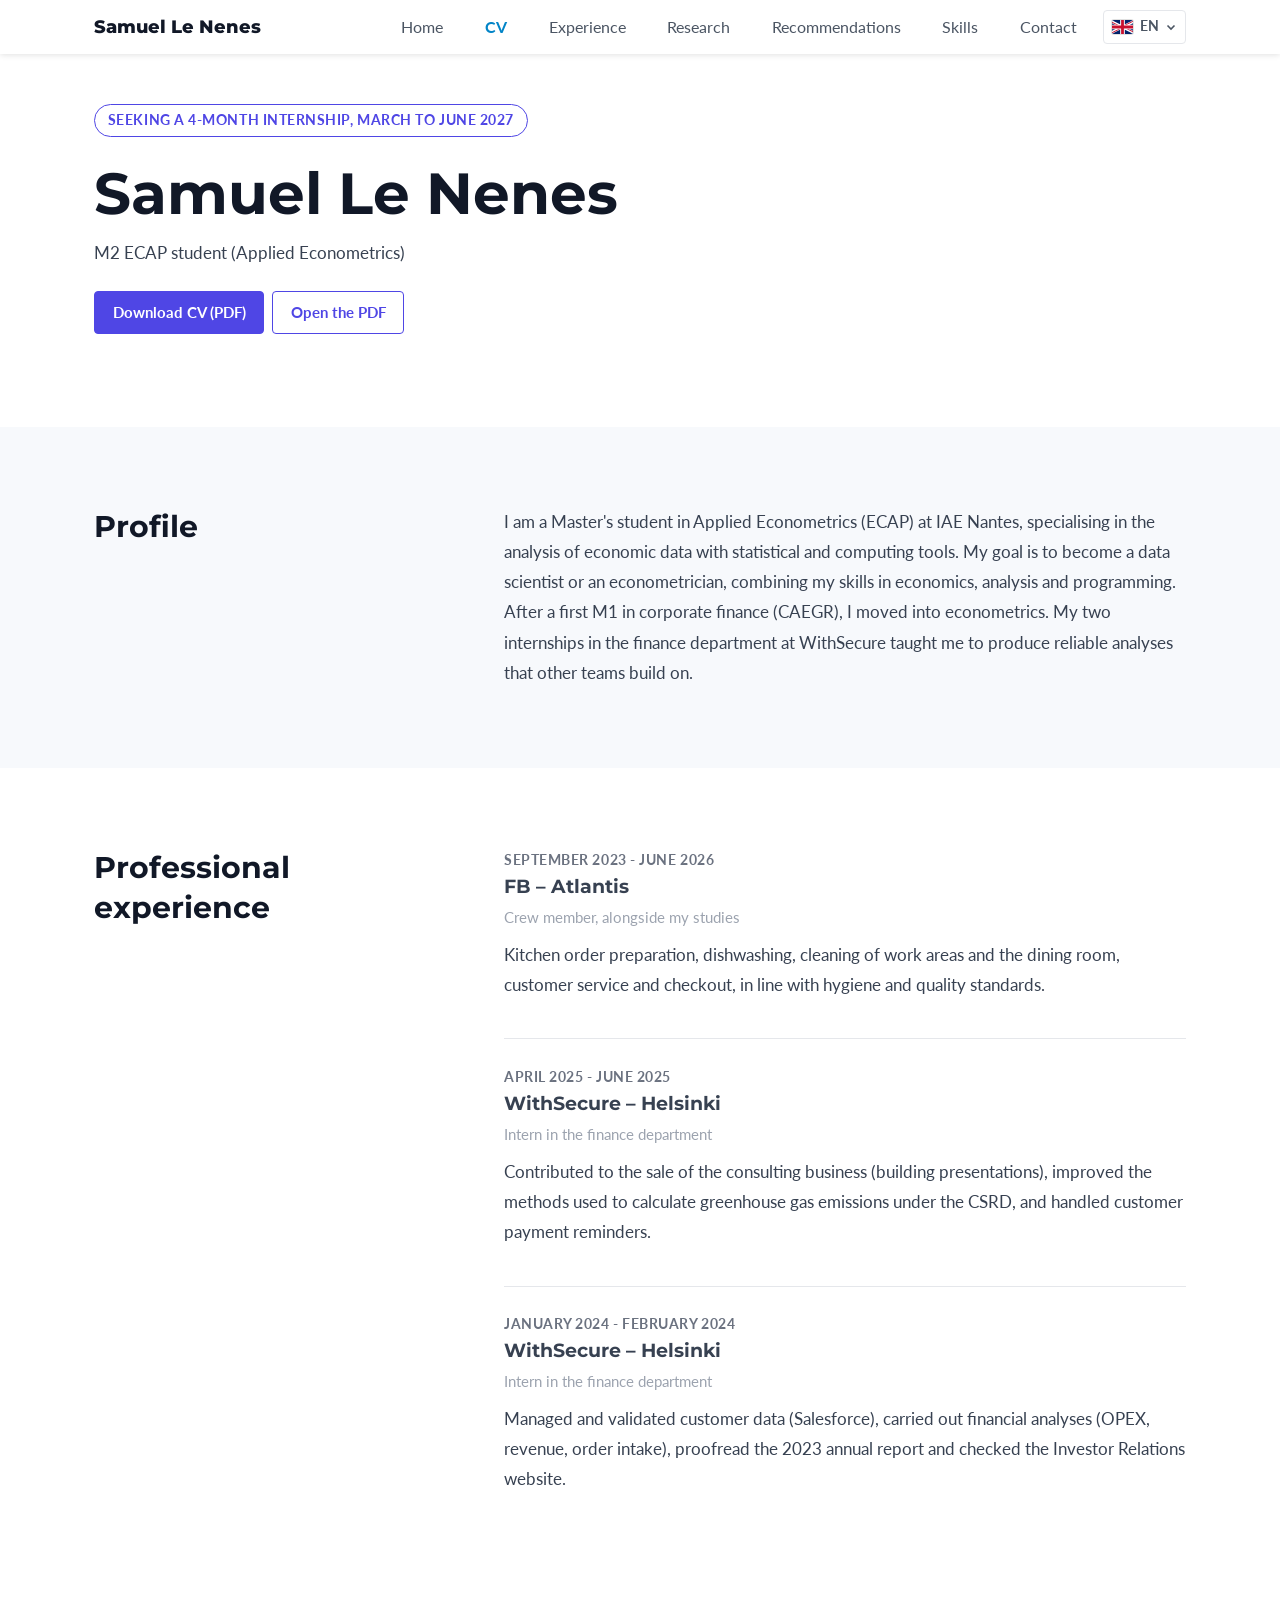
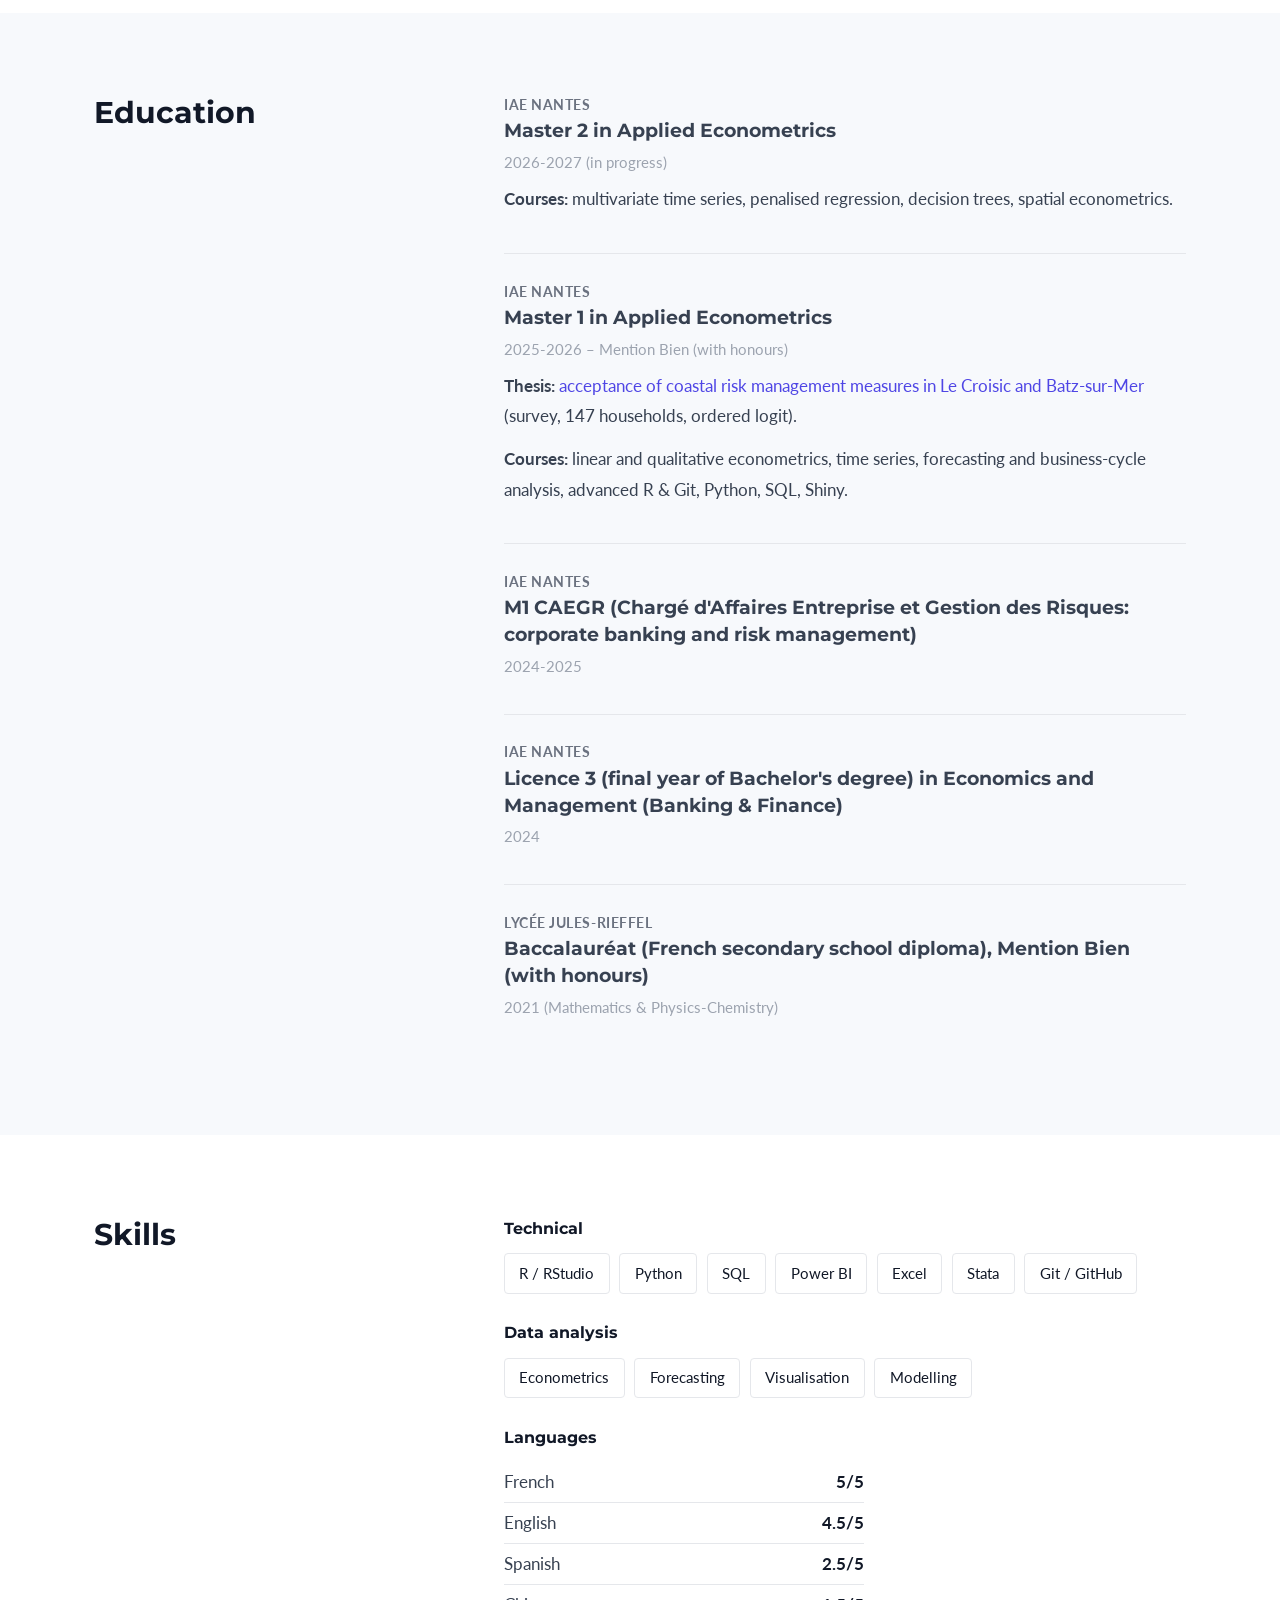
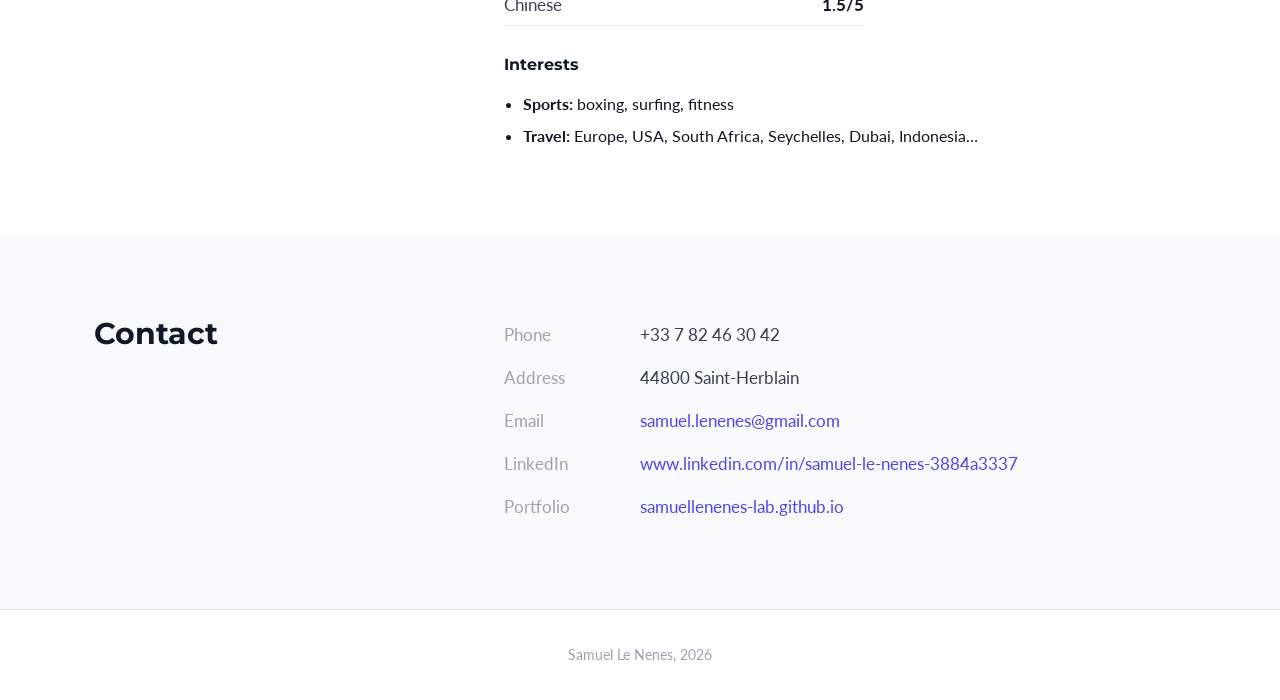
==== commit 957253c1: "Accueil : initiales SL à la place de la photo, badge « Recherche stage » Badge de l'accueil et de cv" ====
--- a/cv.html
+++ b/cv.html
@@ -44,7 +44,7 @@
 
     <main id="contenu">
         <section class="wrap page-head">
-            <p><span class="badge" data-i18n="cv.badge">Stage de 4 mois, mars à juin 2027</span></p>
+            <p><span class="badge" data-i18n="cv.badge">Recherche stage de 4 mois, mars à juin 2027</span></p>
             <h1>Samuel Le Nenes</h1>
             <p data-i18n="cv.role">Étudiant en M2 ECAP (Économétrie Appliquée)</p>
             <p class="links">
